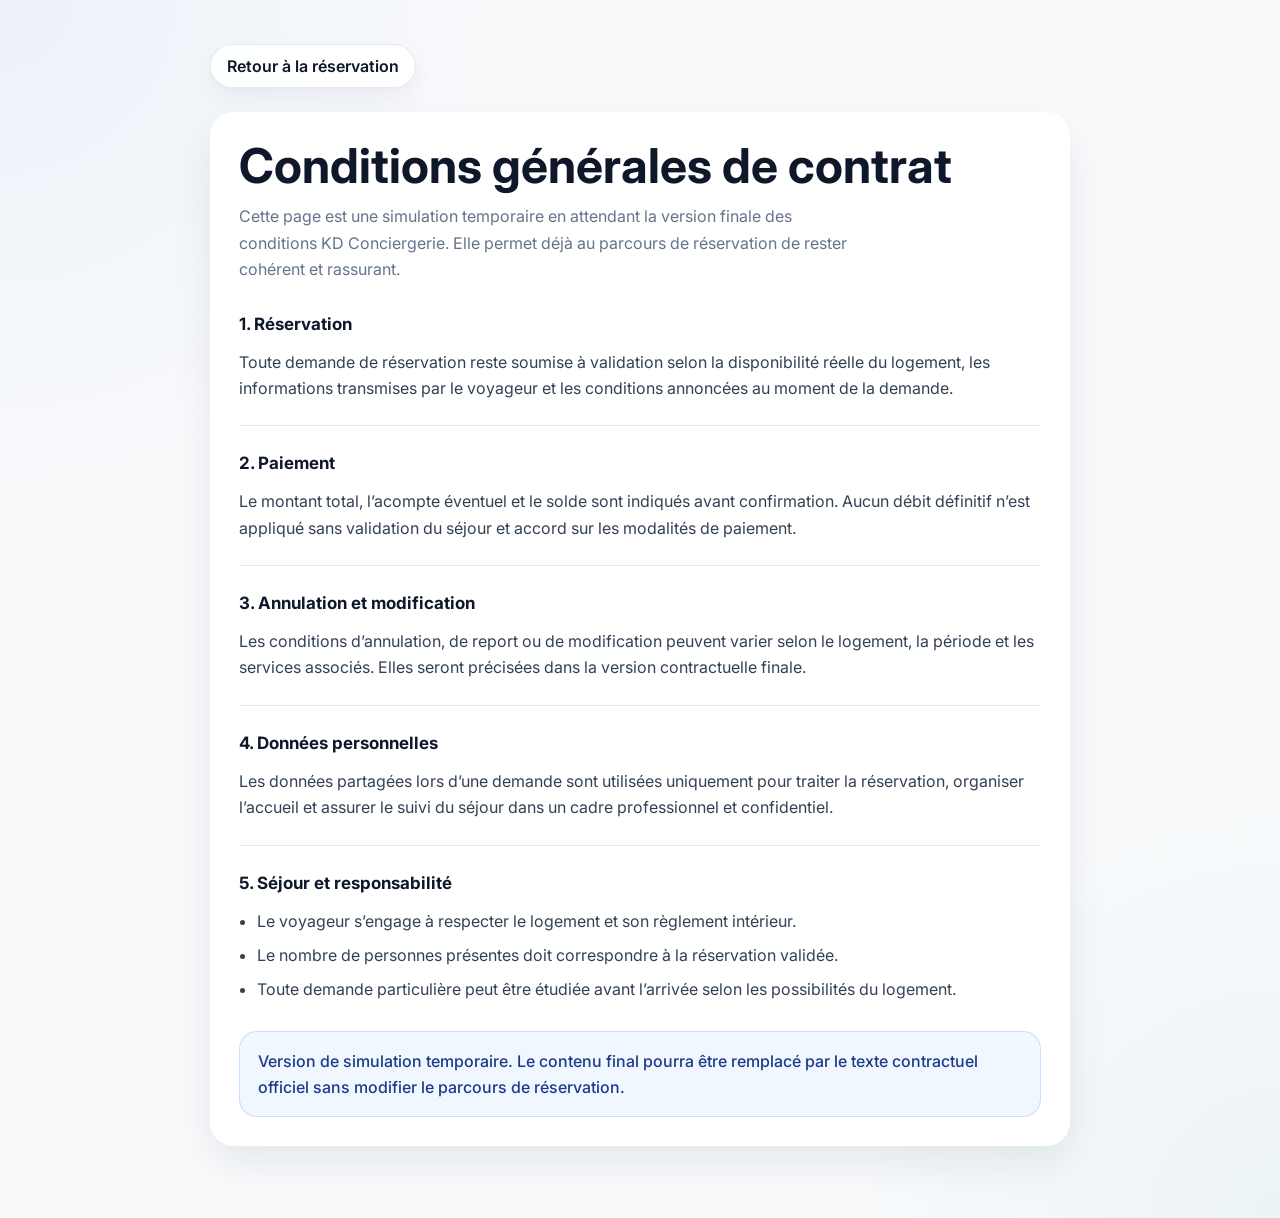
==== conditions-generales.html @ 338a9727 "corrige et automatise les reservations pour qu elle soit rempli en fonction de la demande du client" ====
<!DOCTYPE html>
<html lang="fr">
<head>
  <meta charset="UTF-8" />
  <meta name="viewport" content="width=device-width, initial-scale=1.0" />
  <meta name="description" content="Conditions générales de contrat KD Conciergerie." />
  <title>Conditions générales de contrat | KD Conciergerie</title>
  <link rel="icon" type="image/png" href="./Logo.png" />
  <link rel="preconnect" href="https://fonts.googleapis.com" />
  <link rel="preconnect" href="https://fonts.gstatic.com" crossorigin />
  <link href="https://fonts.googleapis.com/css2?family=Inter:wght@300;400;500;600;700;800&display=swap" rel="stylesheet" />
  <style>
    :root {
      --bg: #f8fafc;
      --surface: rgba(255, 255, 255, 0.96);
      --text: #0f172a;
      --muted: #64748b;
      --line: rgba(226, 232, 240, 0.9);
      --blue: #1e40af;
      --shadow: 0 18px 40px rgba(15, 23, 42, 0.08);
      --radius: 24px;
      --max: 860px;
    }

    * {
      box-sizing: border-box;
      margin: 0;
      padding: 0;
    }

    body {
      font-family: "Inter", sans-serif;
      background:
        radial-gradient(circle at top left, rgba(30, 64, 175, 0.05), transparent 28%),
        radial-gradient(circle at bottom right, rgba(15, 118, 110, 0.05), transparent 24%),
        var(--bg);
      color: var(--text);
      line-height: 1.65;
    }

    .container {
      width: min(92%, var(--max));
      margin: 0 auto;
      padding: 32px 0 72px;
    }

    .topbar {
      padding: 12px 0 24px;
    }

    .back-link {
      display: inline-flex;
      align-items: center;
      min-height: 44px;
      padding: 0 16px;
      border-radius: 999px;
      background: rgba(255, 255, 255, 0.92);
      border: 1px solid var(--line);
      box-shadow: 0 10px 22px rgba(15, 23, 42, 0.05);
      color: var(--text);
      text-decoration: none;
      font-weight: 600;
    }

    .card {
      background: var(--surface);
      border: 1px solid rgba(255, 255, 255, 0.7);
      border-radius: var(--radius);
      box-shadow: var(--shadow);
      padding: 28px;
    }

    h1 {
      font-size: clamp(2rem, 4vw, 3rem);
      line-height: 1.05;
      margin-bottom: 12px;
    }

    .lead {
      color: var(--muted);
      margin-bottom: 28px;
      max-width: 62ch;
    }

    .section + .section {
      margin-top: 24px;
      padding-top: 24px;
      border-top: 1px solid var(--line);
    }

    h2 {
      font-size: 1.06rem;
      margin-bottom: 10px;
    }

    p {
      color: #334155;
    }

    ul {
      padding-left: 18px;
      color: #334155;
    }

    li + li {
      margin-top: 8px;
    }

    .notice {
      margin-top: 28px;
      padding: 16px 18px;
      border-radius: 18px;
      background: rgba(239, 246, 255, 0.85);
      border: 1px solid rgba(191, 219, 254, 0.85);
      color: #1e3a8a;
      font-weight: 500;
    }

    @media (max-width: 720px) {
      .container {
        padding: 20px 0 56px;
      }

      .card {
        padding: 22px 18px;
        border-radius: 22px;
      }
    }
  </style>
</head>
<body>
  <main class="container">
    <div class="topbar">
      <a class="back-link" href="./reservation.html">Retour à la réservation</a>
    </div>

    <section class="card">
      <h1>Conditions générales de contrat</h1>
      <p class="lead">Cette page est une simulation temporaire en attendant la version finale des conditions KD Conciergerie. Elle permet déjà au parcours de réservation de rester cohérent et rassurant.</p>

      <div class="section">
        <h2>1. Réservation</h2>
        <p>Toute demande de réservation reste soumise à validation selon la disponibilité réelle du logement, les informations transmises par le voyageur et les conditions annoncées au moment de la demande.</p>
      </div>

      <div class="section">
        <h2>2. Paiement</h2>
        <p>Le montant total, l’acompte éventuel et le solde sont indiqués avant confirmation. Aucun débit définitif n’est appliqué sans validation du séjour et accord sur les modalités de paiement.</p>
      </div>

      <div class="section">
        <h2>3. Annulation et modification</h2>
        <p>Les conditions d’annulation, de report ou de modification peuvent varier selon le logement, la période et les services associés. Elles seront précisées dans la version contractuelle finale.</p>
      </div>

      <div class="section">
        <h2>4. Données personnelles</h2>
        <p>Les données partagées lors d’une demande sont utilisées uniquement pour traiter la réservation, organiser l’accueil et assurer le suivi du séjour dans un cadre professionnel et confidentiel.</p>
      </div>

      <div class="section">
        <h2>5. Séjour et responsabilité</h2>
        <ul>
          <li>Le voyageur s’engage à respecter le logement et son règlement intérieur.</li>
          <li>Le nombre de personnes présentes doit correspondre à la réservation validée.</li>
          <li>Toute demande particulière peut être étudiée avant l’arrivée selon les possibilités du logement.</li>
        </ul>
      </div>

      <div class="notice">Version de simulation temporaire. Le contenu final pourra être remplacé par le texte contractuel officiel sans modifier le parcours de réservation.</div>
    </section>
  </main>
</body>
</html>
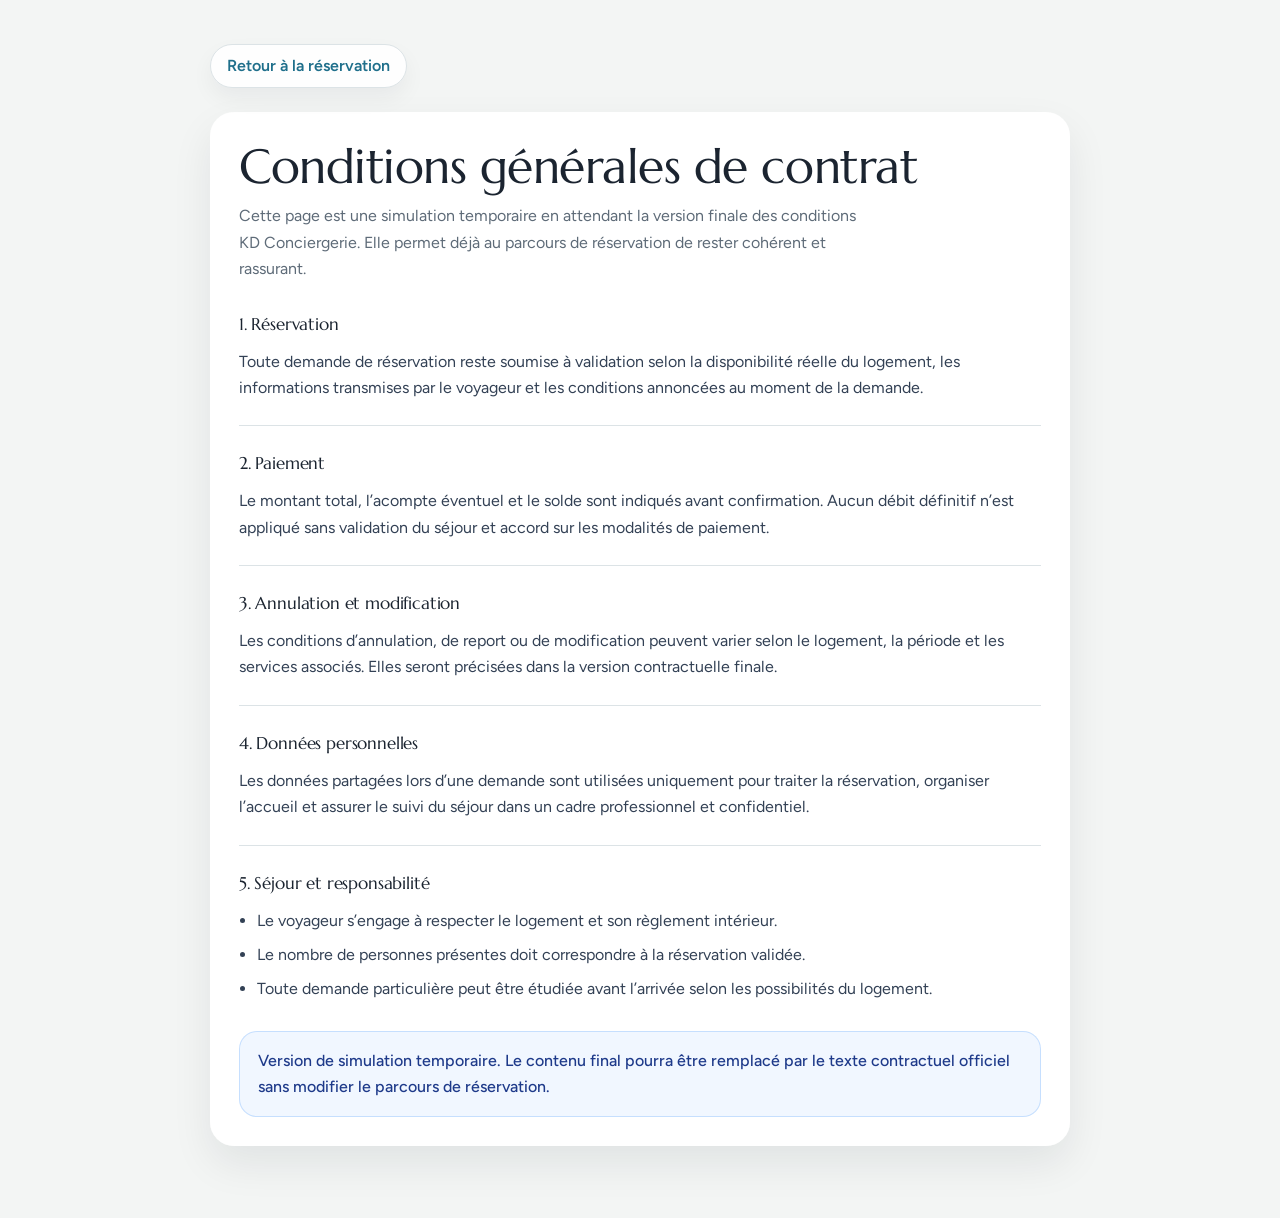
==== commit 44892a17: "Nouveau design : accueil avec villa, theme commun, navigation simplifiee Corrige aussi la page virem" ====
--- a/conditions-generales.html
+++ b/conditions-generales.html
@@ -127,6 +127,10 @@
       }
     }
   </style>
+  <link rel="preconnect" href="https://fonts.googleapis.com" />
+  <link rel="preconnect" href="https://fonts.gstatic.com" crossorigin />
+  <link href="https://fonts.googleapis.com/css2?family=Figtree:wght@400;500;600;700&family=Marcellus&display=swap" rel="stylesheet" />
+  <link rel="stylesheet" href="./assets/kd-theme.css?v=1" />
 </head>
 <body>
   <main class="container">
--- a/assets/kd-theme.css
+++ b/assets/kd-theme.css
@@ -0,0 +1,215 @@
+/* KD Conciergerie : thème commun à toutes les pages.
+   Chargé en dernier dans <head> pour remplacer les anciennes couleurs. */
+
+:root {
+  --kd-ink: #10263b;
+  --kd-sea: #1f6f8b;
+  --kd-sea-dark: #17566c;
+  --kd-gold: #ceaa53;
+  --kd-gold-dark: #a88633;
+  --kd-limestone: #f3f5f4;
+  --kd-text: #1b2430;
+  --kd-muted: #5e6b78;
+  --kd-line: #dce3e6;
+  --kd-max: 1180px;
+  --kd-display: "Marcellus", Georgia, serif;
+  --kd-body: "Figtree", system-ui, -apple-system, "Segoe UI", sans-serif;
+
+  /* Anciennes variables des pages existantes, redirigées vers la nouvelle palette */
+  --bg: var(--kd-limestone);
+  --text: var(--kd-text);
+  --muted: var(--kd-muted);
+  --line: var(--kd-line);
+  --blue: var(--kd-sea);
+  --blue-deep: var(--kd-ink);
+  --green: var(--kd-sea);
+  --blue-soft: #e8f1f4;
+  --green-soft: #e8f1f4;
+  --cream: #eaf0f1;
+  --cream-soft: #fbfcfc;
+  --brand: var(--kd-gold-dark);
+  --brand-dark: var(--kd-ink);
+  --font-ui: var(--kd-body);
+  --font-display: var(--kd-display);
+}
+
+html { scroll-behavior: smooth; }
+@media (prefers-reduced-motion: reduce) { html { scroll-behavior: auto; } }
+
+body {
+  font-family: var(--kd-body) !important;
+  color: var(--kd-text);
+  background: var(--kd-limestone) !important;
+  margin: 0;
+  -webkit-font-smoothing: antialiased;
+}
+
+h1, h2 {
+  font-family: var(--kd-display);
+  font-weight: 400;
+  letter-spacing: -0.01em;
+}
+
+:focus-visible {
+  outline: 3px solid var(--kd-gold);
+  outline-offset: 3px;
+}
+
+/* ---------- Boutons ---------- */
+.kd-btn {
+  display: inline-flex;
+  align-items: center;
+  justify-content: center;
+  min-height: 50px;
+  padding: 0 24px;
+  border-radius: 999px;
+  font: 600 1rem/1 var(--kd-body);
+  text-decoration: none;
+  cursor: pointer;
+  border: 1px solid transparent;
+  transition: background-color 0.2s ease, color 0.2s ease, border-color 0.2s ease;
+}
+.kd-btn-gold { background: var(--kd-gold); color: var(--kd-ink); }
+.kd-btn-gold:hover { background: #dbbb6c; }
+.kd-btn-glass {
+  background: rgba(255, 255, 255, 0.1);
+  color: #fff;
+  border-color: rgba(255, 255, 255, 0.55);
+  backdrop-filter: blur(6px);
+  -webkit-backdrop-filter: blur(6px);
+}
+.kd-btn-glass:hover { background: rgba(255, 255, 255, 0.22); }
+.kd-btn-outline { background: transparent; color: var(--kd-ink); border-color: var(--kd-ink); }
+.kd-btn-outline:hover { background: var(--kd-ink); color: #fff; }
+
+/* ---------- En-tête de l'accueil ---------- */
+.kd-header {
+  position: fixed;
+  inset: 0 0 auto 0;
+  z-index: 50;
+  transition: background-color 0.3s ease, box-shadow 0.3s ease;
+}
+.kd-header.is-solid, .kd-header.menu-open {
+  background: rgba(16, 38, 59, 0.94);
+  backdrop-filter: blur(12px);
+  -webkit-backdrop-filter: blur(12px);
+  box-shadow: 0 8px 30px rgba(8, 20, 33, 0.18);
+}
+.kd-header-inner {
+  width: min(var(--kd-max), calc(100% - 32px));
+  margin: 0 auto;
+  min-height: 84px;
+  display: flex;
+  align-items: center;
+  justify-content: space-between;
+  gap: 24px;
+}
+.kd-brand img { display: block; width: 54px; height: auto; }
+.kd-nav { display: flex; align-items: center; gap: 6px; }
+.kd-nav a {
+  color: #fff;
+  text-decoration: none;
+  font-weight: 500;
+  padding: 10px 14px;
+  border-radius: 999px;
+  text-shadow: 0 1px 8px rgba(8, 20, 33, 0.35);
+}
+.kd-nav a:hover { background: rgba(255, 255, 255, 0.14); }
+.kd-nav .kd-nav-phone {
+  margin-left: 8px;
+  border: 1px solid rgba(255, 255, 255, 0.6);
+  text-shadow: none;
+}
+.kd-menu-btn {
+  display: none;
+  width: 48px;
+  height: 48px;
+  border-radius: 14px;
+  border: 1px solid rgba(255, 255, 255, 0.5);
+  background: rgba(255, 255, 255, 0.12);
+  cursor: pointer;
+  position: relative;
+}
+.kd-menu-btn span {
+  position: absolute;
+  left: 13px;
+  right: 13px;
+  height: 2px;
+  background: #fff;
+  border-radius: 2px;
+  transition: transform 0.25s ease, top 0.25s ease;
+}
+.kd-menu-btn span:first-child { top: 18px; }
+.kd-menu-btn span:last-child { top: 28px; }
+.kd-menu-btn[aria-expanded="true"] span:first-child { top: 23px; transform: rotate(45deg); }
+.kd-menu-btn[aria-expanded="true"] span:last-child { top: 23px; transform: rotate(-45deg); }
+
+@media (max-width: 860px) {
+  .kd-menu-btn { display: block; }
+  .kd-nav {
+    display: none;
+    position: absolute;
+    top: 84px;
+    left: 0;
+    right: 0;
+    flex-direction: column;
+    align-items: stretch;
+    gap: 4px;
+    padding: 8px 16px 20px;
+    background: rgba(16, 38, 59, 0.97);
+  }
+  .kd-nav.is-open { display: flex; }
+  .kd-nav a { padding: 16px; font-size: 1.08rem; border-radius: 14px; }
+  .kd-nav .kd-nav-phone { margin: 8px 0 0; text-align: center; }
+}
+
+/* ---------- Pied de page ---------- */
+.kd-footer { background: var(--kd-ink); color: rgba(255, 255, 255, 0.75); padding: 64px 0 28px; }
+.kd-footer-inner {
+  width: min(var(--kd-max), calc(100% - 32px));
+  margin: 0 auto;
+  display: grid;
+  grid-template-columns: 1.2fr 1fr 1fr;
+  gap: 40px;
+}
+.kd-footer h3 { color: #fff; font: 600 1rem var(--kd-body); margin: 6px 0 12px; }
+.kd-footer p { margin: 14px 0 0; line-height: 1.9; }
+.kd-footer a { color: rgba(255, 255, 255, 0.85); text-decoration: none; }
+.kd-footer a:hover { color: var(--kd-gold); }
+.kd-footer .kd-footer-copy {
+  width: min(var(--kd-max), calc(100% - 32px));
+  margin: 48px auto 0;
+  padding-top: 22px;
+  border-top: 1px solid rgba(255, 255, 255, 0.12);
+  font-size: 0.9rem;
+}
+@media (max-width: 760px) { .kd-footer-inner { grid-template-columns: 1fr; gap: 28px; } }
+
+/* ---------- Pages existantes (Logements, Estimation, Contact, etc.) ---------- */
+header:not(.kd-header) {
+  background: rgba(243, 245, 244, 0.9) !important;
+  backdrop-filter: blur(14px) !important;
+  -webkit-backdrop-filter: blur(14px) !important;
+  border-bottom: 1px solid var(--kd-line) !important;
+}
+header:not(.kd-header) .brand-logo {
+  width: 52px !important;
+  height: auto !important;
+  padding: 0 !important;
+  box-shadow: none !important;
+  background: transparent !important;
+  border-radius: 0 !important;
+}
+header:not(.kd-header) .menu-btn {
+  border-color: var(--kd-line);
+  background: #fff;
+  color: var(--kd-ink);
+}
+.nav-links a.is-active {
+  background: rgba(31, 111, 139, 0.1) !important;
+  color: var(--kd-sea) !important;
+  border-color: rgba(31, 111, 139, 0.25) !important;
+}
+.back-link { color: var(--kd-sea) !important; }
+
+#heroInsights[hidden] { display: none !important; }
